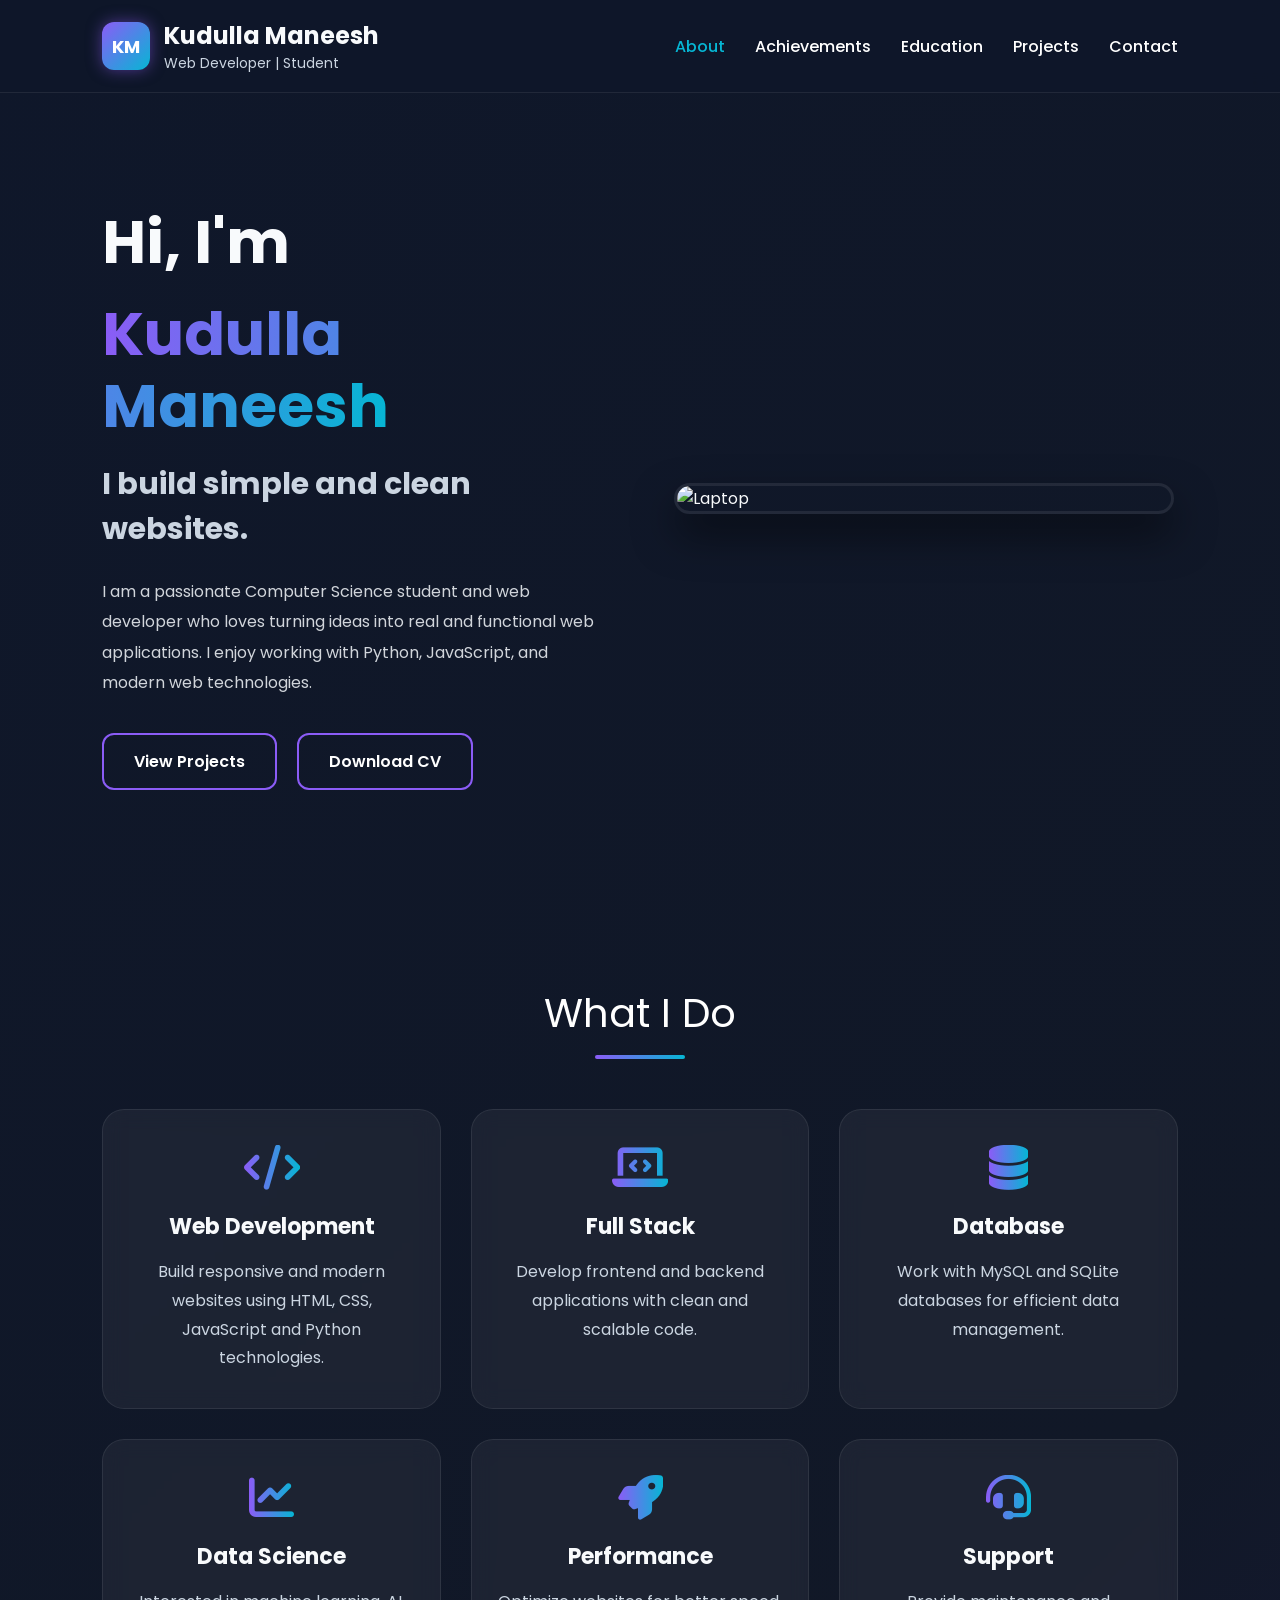
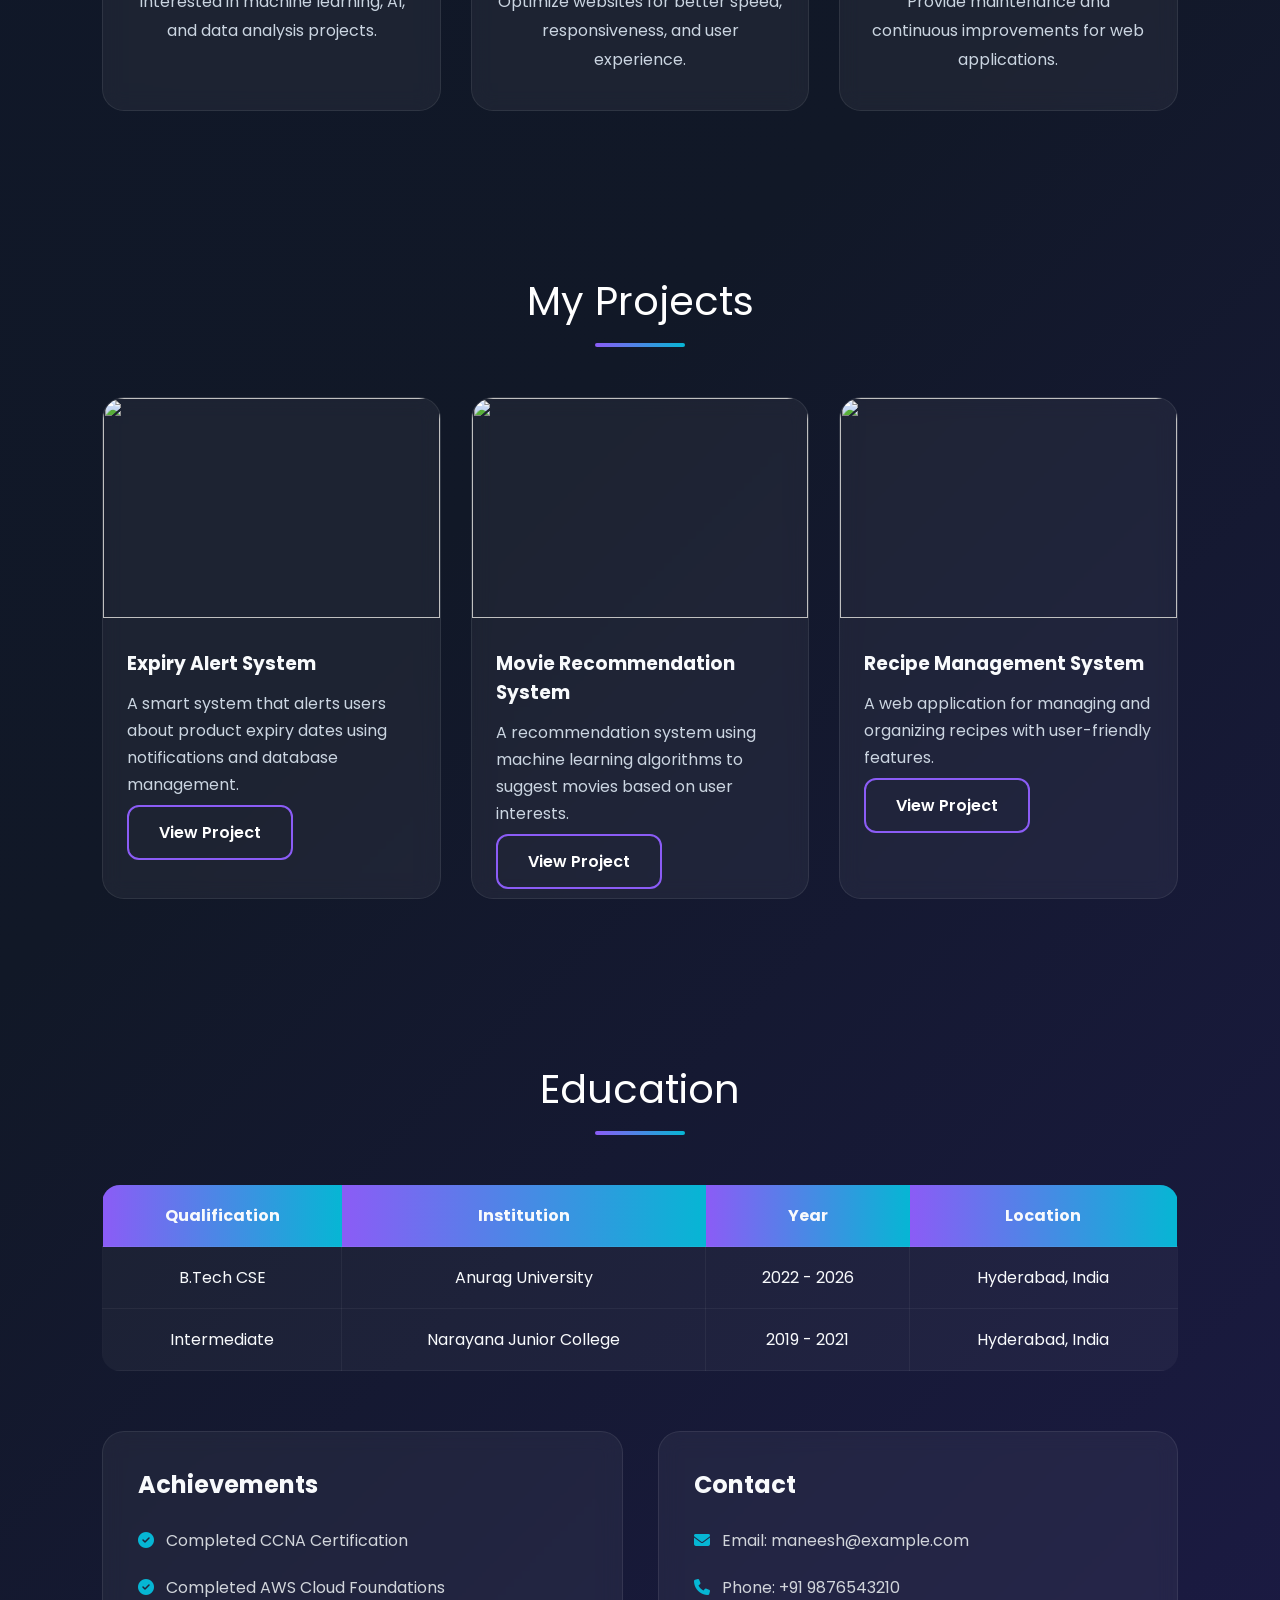
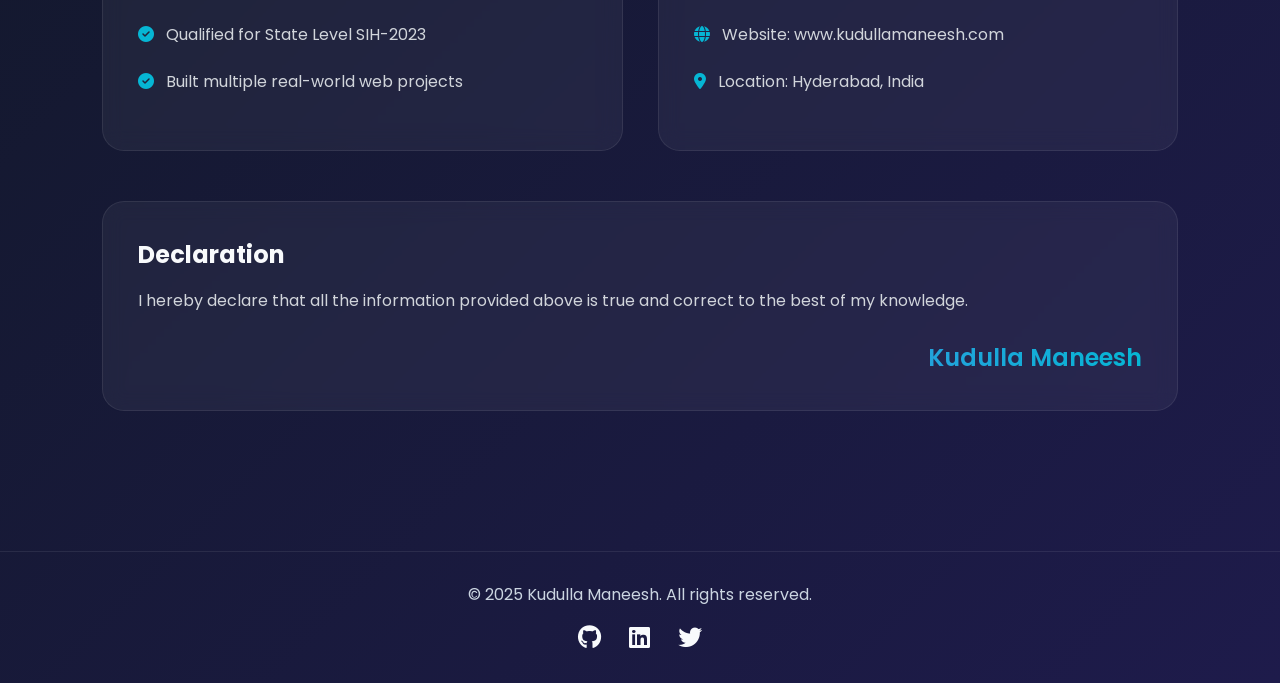
==== portfolio.html @ 56015a39 "Initial Commit" ====
<!DOCTYPE html>
<html lang="en">
<head>
  <meta charset="UTF-8" />
  <meta name="viewport" content="width=device-width, initial-scale=1.0"/>
  <title>Kudulla Maneesh | Portfolio</title>

  <!-- FONT AWESOME -->
  <link rel="stylesheet"
    href="https://cdnjs.cloudflare.com/ajax/libs/font-awesome/6.5.1/css/all.min.css"/>

  <style>
    /* ========= GOOGLE FONT ========= */
@import url('https://fonts.googleapis.com/css2?family=Poppins:wght@300;400;500;600;700&display=swap');

*{
    margin:0;
    padding:0;
    box-sizing:border-box;
    font-family:'Poppins',sans-serif;
    scroll-behavior:smooth;
}

body{
    background: linear-gradient(135deg,#0f172a,#111827,#1e1b4b);
    color:#f8fafc;
}

/* ========= GLOBAL ========= */

a{
    text-decoration:none;
    color:white;
}

section{
    padding:80px 8%;
}

.section-title{
    text-align:center;
    font-size:40px;
    margin-bottom:50px;
    color:#ffffff;
}

.underline{
    width:90px;
    height:4px;
    margin:12px auto;
    border-radius:10px;
    background:linear-gradient(to right,#8b5cf6,#06b6d4);
}

/* ========= NAVBAR ========= */

header{
    position:sticky;
    top:0;
    z-index:1000;
    background:rgba(15,23,42,0.9);
    backdrop-filter:blur(10px);
    border-bottom:1px solid rgba(255,255,255,0.08);
}

nav{
    display:flex;
    justify-content:space-between;
    align-items:center;
    padding:18px 8%;
}

.logo{
    display:flex;
    align-items:center;
    gap:14px;
}

.logo-box{
    width:48px;
    height:48px;
    border-radius:12px;
    background:linear-gradient(135deg,#8b5cf6,#06b6d4);
    display:flex;
    align-items:center;
    justify-content:center;
    color:white;
    font-size:18px;
    font-weight:700;
    box-shadow:0 0 15px rgba(139,92,246,0.5);
}

.logo-text h2{
    font-size:24px;
}

.logo-text p{
    color:#cbd5e1;
    font-size:14px;
}

nav ul{
    display:flex;
    list-style:none;
    gap:30px;
}

nav ul li a{
    transition:0.3s;
    font-weight:500;
}

nav ul li a:hover,
nav ul li a.active{
    color:#06b6d4;
}

/* ========= HERO ========= */

.hero{
    display:flex;
    justify-content:space-between;
    align-items:center;
    gap:60px;
    flex-wrap:wrap;
    min-height:90vh;
}

.hero-text{
    flex:1;
    min-width:300px;
}

.hero-text h1{
    font-size:60px;
    line-height:1.2;
    margin-bottom:20px;
}

.hero-text span{
    background:linear-gradient(to right,#8b5cf6,#06b6d4);
    -webkit-background-clip:text;
    -webkit-text-fill-color:transparent;
}

.hero-text h3{
    font-size:30px;
    color:#cbd5e1;
    margin-bottom:25px;
}

.hero-text p{
    color:#d1d5db;
    line-height:1.9;
    max-width:620px;
    margin-bottom:35px;
}

.buttons{
    display:flex;
    gap:20px;
    flex-wrap:wrap;
}

.btn{
    padding:14px 30px;
    border-radius:12px;
    border:2px solid #8b5cf6;
    font-weight:600;
    transition:0.4s;
}

.btn-primary{
    background:linear-gradient(to right,#8b5cf6,#06b6d4);
    border:none;
}

.btn:hover{
    transform:translateY(-4px);
    box-shadow:0 10px 25px rgba(6,182,212,0.3);
}

.hero-image{
    flex:1;
    display:flex;
    justify-content:center;
}

.hero-image img{
    width:100%;
    max-width:500px;
    border-radius:25px;
    border:3px solid rgba(255,255,255,0.08);
    box-shadow:0 20px 40px rgba(0,0,0,0.5);
}

/* ========= CARDS ========= */

.services,
.projects{
    display:grid;
    grid-template-columns:repeat(auto-fit,minmax(260px,1fr));
    gap:30px;
}

.service-box,
.project-card,
.info-box,
.declaration{
    background:rgba(255,255,255,0.05);
    border:1px solid rgba(255,255,255,0.08);
    backdrop-filter:blur(10px);
    border-radius:22px;
    transition:0.4s;
}

.service-box:hover,
.project-card:hover{
    transform:translateY(-8px);
    border-color:#06b6d4;
    box-shadow:0 15px 30px rgba(6,182,212,0.15);
}

.service-box{
    padding:35px 25px;
    text-align:center;
}

.service-box i{
    font-size:45px;
    margin-bottom:20px;
    background:linear-gradient(to right,#8b5cf6,#06b6d4);
    -webkit-background-clip:text;
    -webkit-text-fill-color:transparent;
}

.service-box h3{
    margin-bottom:15px;
    font-size:22px;
}

.service-box p{
    color:#cbd5e1;
    line-height:1.8;
}

/* ========= PROJECTS ========= */

.project-card{
    overflow:hidden;
}

.project-card img{
    width:100%;
    height:220px;
    object-fit:cover;
}

.project-content{
    padding:24px;
}

.project-content h3{
    margin-bottom:12px;
}

.project-content p{
    color:#cbd5e1;
    line-height:1.7;
    margin-bottom:22px;
}

/* ========= TABLE ========= */

table{
    width:100%;
    border-collapse:collapse;
    overflow:hidden;
    border-radius:18px;
}

table th{
    background:linear-gradient(to right,#8b5cf6,#06b6d4);
    padding:18px;
}

table td{
    background:rgba(255,255,255,0.04);
    padding:18px;
    text-align:center;
    border:1px solid rgba(255,255,255,0.05);
}

/* ========= INFO SECTION ========= */

.info-section{
    display:grid;
    grid-template-columns:repeat(auto-fit,minmax(320px,1fr));
    gap:35px;
    margin-top:60px;
}

.info-box{
    padding:35px;
}

.info-box h2{
    margin-bottom:25px;
}

.info-box ul{
    list-style:none;
}

.info-box ul li{
    margin-bottom:18px;
    color:#d1d5db;
    line-height:1.8;
}

.info-box i{
    color:#06b6d4;
    margin-right:12px;
}

/* ========= DECLARATION ========= */

.declaration{
    margin-top:50px;
    padding:35px;
}

.declaration p{
    color:#d1d5db;
    line-height:1.8;
    margin-top:15px;
}

.signature{
    text-align:right;
    margin-top:25px;
    font-size:24px;
    font-weight:600;
    background:linear-gradient(to right,#8b5cf6,#06b6d4);
    -webkit-background-clip:text;
    -webkit-text-fill-color:transparent;
}

/* ========= FOOTER ========= */

footer{
    text-align:center;
    padding:30px;
    border-top:1px solid rgba(255,255,255,0.08);
    margin-top:60px;
}

footer p{
    color:#cbd5e1;
}

.socials{
    margin-top:18px;
}

.socials i{
    font-size:24px;
    margin:0 12px;
    transition:0.3s;
    cursor:pointer;
}

.socials i:hover{
    color:#06b6d4;
    transform:translateY(-3px);
}

/* ========= RESPONSIVE ========= */

@media(max-width:900px){

    nav{
        flex-direction:column;
        gap:20px;
    }

    nav ul{
        flex-wrap:wrap;
        justify-content:center;
    }

    .hero{
        text-align:center;
    }

    .hero-text h1{
        font-size:42px;
    }

    .hero-text h3{
        font-size:24px;
    }

    .buttons{
        justify-content:center;
    }
}
  </style>
</head>

<body>

  <!-- HEADER -->

  <header>
    <nav>

      <div class="logo">
        <div class="logo-box">KM</div>

        <div class="logo-text">
          <h2>Kudulla Maneesh</h2>
          <p>Web Developer | Student</p>
        </div>
      </div>

      <ul>
        <li><a href="#about" class="active">About</a></li>
        <li><a href="#services">Achievements</a></li>
        <li><a href="#education">Education</a></li>
        <li><a href="#projects">Projects</a></li>
        <li><a href="#contact">Contact</a></li>
      </ul>

    </nav>
  </header>

  <!-- HERO -->

  <section class="hero" id="about">

    <div class="hero-text">
      <h1>Hi, I'm <h1><span>Kudulla Maneesh</span></h1></h1>

      <h3>I build simple and clean websites.</h3>

      <p>
        I am a passionate Computer Science student and web developer
        who loves turning ideas into real and functional web applications.
        I enjoy working with Python, JavaScript, and modern web technologies.
      </p>

      <div class="buttons">
        <a href="#projects" class="btn btn-green">View Projects</a>
        <a href="#" class="btn">Download CV</a>
      </div>
    </div>

    <div class="hero-image">
      <img src="https://images.unsplash.com/photo-1515879218367-8466d910aaa4?q=80&w=1200&auto=format&fit=crop" alt="Laptop">
    </div>

  </section>

  <!-- WHAT I DO -->

  <section id="services">

    <div class="section-title">
      What I Do
      <div class="underline"></div>
    </div>

    <div class="services">

      <div class="service-box">
        <i class="fa-solid fa-code"></i>
        <h3>Web Development</h3>
        <p>
          Build responsive and modern websites using HTML, CSS,
          JavaScript and Python technologies.
        </p>
      </div>

      <div class="service-box">
        <i class="fa-solid fa-laptop-code"></i>
        <h3>Full Stack</h3>
        <p>
          Develop frontend and backend applications with clean
          and scalable code.
        </p>
      </div>

      <div class="service-box">
        <i class="fa-solid fa-database"></i>
        <h3>Database</h3>
        <p>
          Work with MySQL and SQLite databases for efficient
          data management.
        </p>
      </div>

      <div class="service-box">
        <i class="fa-solid fa-chart-line"></i>
        <h3>Data Science</h3>
        <p>
          Interested in machine learning, AI, and data analysis
          projects.
        </p>
      </div>

      <div class="service-box">
        <i class="fa-solid fa-rocket"></i>
        <h3>Performance</h3>
        <p>
          Optimize websites for better speed, responsiveness,
          and user experience.
        </p>
      </div>

      <div class="service-box">
        <i class="fa-solid fa-headset"></i>
        <h3>Support</h3>
        <p>
          Provide maintenance and continuous improvements
          for web applications.
        </p>
      </div>

    </div>

  </section>

  <!-- PROJECTS -->

  <section id="projects">

    <div class="section-title">
      My Projects
      <div class="underline"></div>
    </div>

    <div class="projects">

      <div class="project-card">
        <img src="https://images.unsplash.com/photo-1461749280684-dccba630e2f6?q=80&w=1200&auto=format&fit=crop" alt="">

        <div class="project-content">
          <h3>Expiry Alert System</h3>
          <p>
            A smart system that alerts users about product expiry dates
            using notifications and database management.
          </p>

          <a href="#" class="btn">View Project</a>
        </div>
      </div>

      <div class="project-card">
        <img src="https://images.unsplash.com/photo-1555949963-aa79dcee981c?q=80&w=1200&auto=format&fit=crop" alt="">

        <div class="project-content">
          <h3>Movie Recommendation System</h3>
          <p>
            A recommendation system using machine learning algorithms
            to suggest movies based on user interests.
          </p>

          <a href="#" class="btn">View Project</a>
        </div>
      </div>

      <div class="project-card">
        <img src="https://images.unsplash.com/photo-1516321318423-f06f85e504b3?q=80&w=1200&auto=format&fit=crop" alt="">

        <div class="project-content">
          <h3>Recipe Management System</h3>
          <p>
            A web application for managing and organizing recipes
            with user-friendly features.
          </p>

          <a href="#" class="btn">View Project</a>
        </div>
      </div>

    </div>

  </section>

  <!-- EDUCATION -->

  <section id="education">

    <div class="section-title">
      Education
      <div class="underline"></div>
    </div>

    <table>
      <tr>
        <th>Qualification</th>
        <th>Institution</th>
        <th>Year</th>
        <th>Location</th>
      </tr>

      <tr>
        <td>B.Tech CSE</td>
        <td>Anurag University</td>
        <td>2022 - 2026</td>
        <td>Hyderabad, India</td>
      </tr>

      <tr>
        <td>Intermediate</td>
        <td>Narayana Junior College</td>
        <td>2019 - 2021</td>
        <td>Hyderabad, India</td>
      </tr>

    </table>

    <!-- ACHIEVEMENTS + CONTACT -->

    <div class="info-section">

      <div class="info-box">
        <h2>Achievements</h2>

        <ul>
          <li><i class="fa-solid fa-circle-check"></i>Completed CCNA Certification</li>

          <li><i class="fa-solid fa-circle-check"></i>Completed AWS Cloud Foundations</li>

          <li><i class="fa-solid fa-circle-check"></i>Qualified for State Level SIH-2023</li>

          <li><i class="fa-solid fa-circle-check"></i>Built multiple real-world web projects</li>
        </ul>
      </div>

      <div class="info-box" id="contact">

        <h2>Contact</h2>

        <ul>
          <li><i class="fa-solid fa-envelope"></i>Email: maneesh@example.com</li>

          <li><i class="fa-solid fa-phone"></i>Phone: +91 9876543210</li>

          <li><i class="fa-solid fa-globe"></i>Website: www.kudullamaneesh.com</li>

          <li><i class="fa-solid fa-location-dot"></i>Location: Hyderabad, India</li>
        </ul>

      </div>

    </div>

    <!-- DECLARATION -->

    <div class="declaration">

      <h2>Declaration</h2>

      <p>
        I hereby declare that all the information provided above
        is true and correct to the best of my knowledge.
      </p>

      <div class="signature">
        Kudulla Maneesh
      </div>

    </div>

  </section>

  <!-- FOOTER -->

  <footer>

    <p>© 2025 Kudulla Maneesh. All rights reserved.</p>

    <div class="socials">
      <i class="fa-brands fa-github"></i>
      <i class="fa-brands fa-linkedin"></i>
      <i class="fa-brands fa-twitter"></i>
    </div>

  </footer>

</body>
</html>
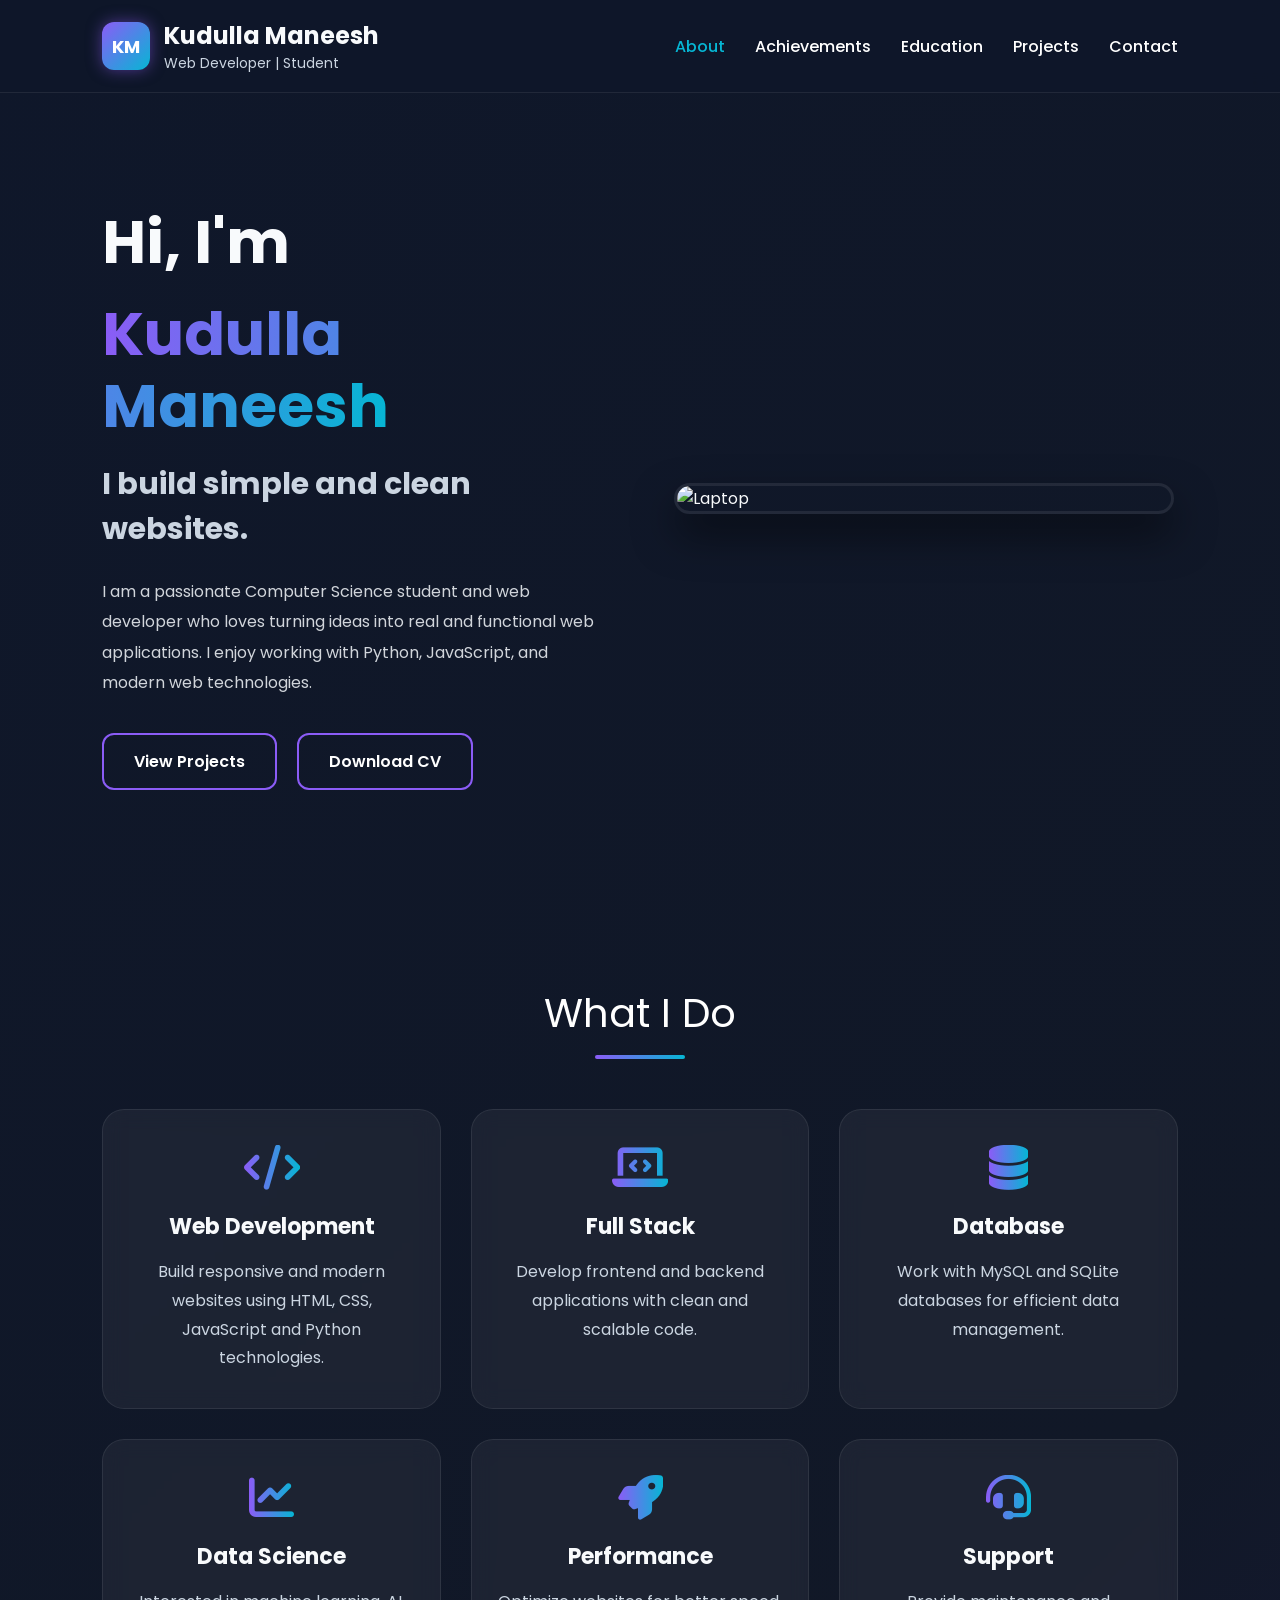
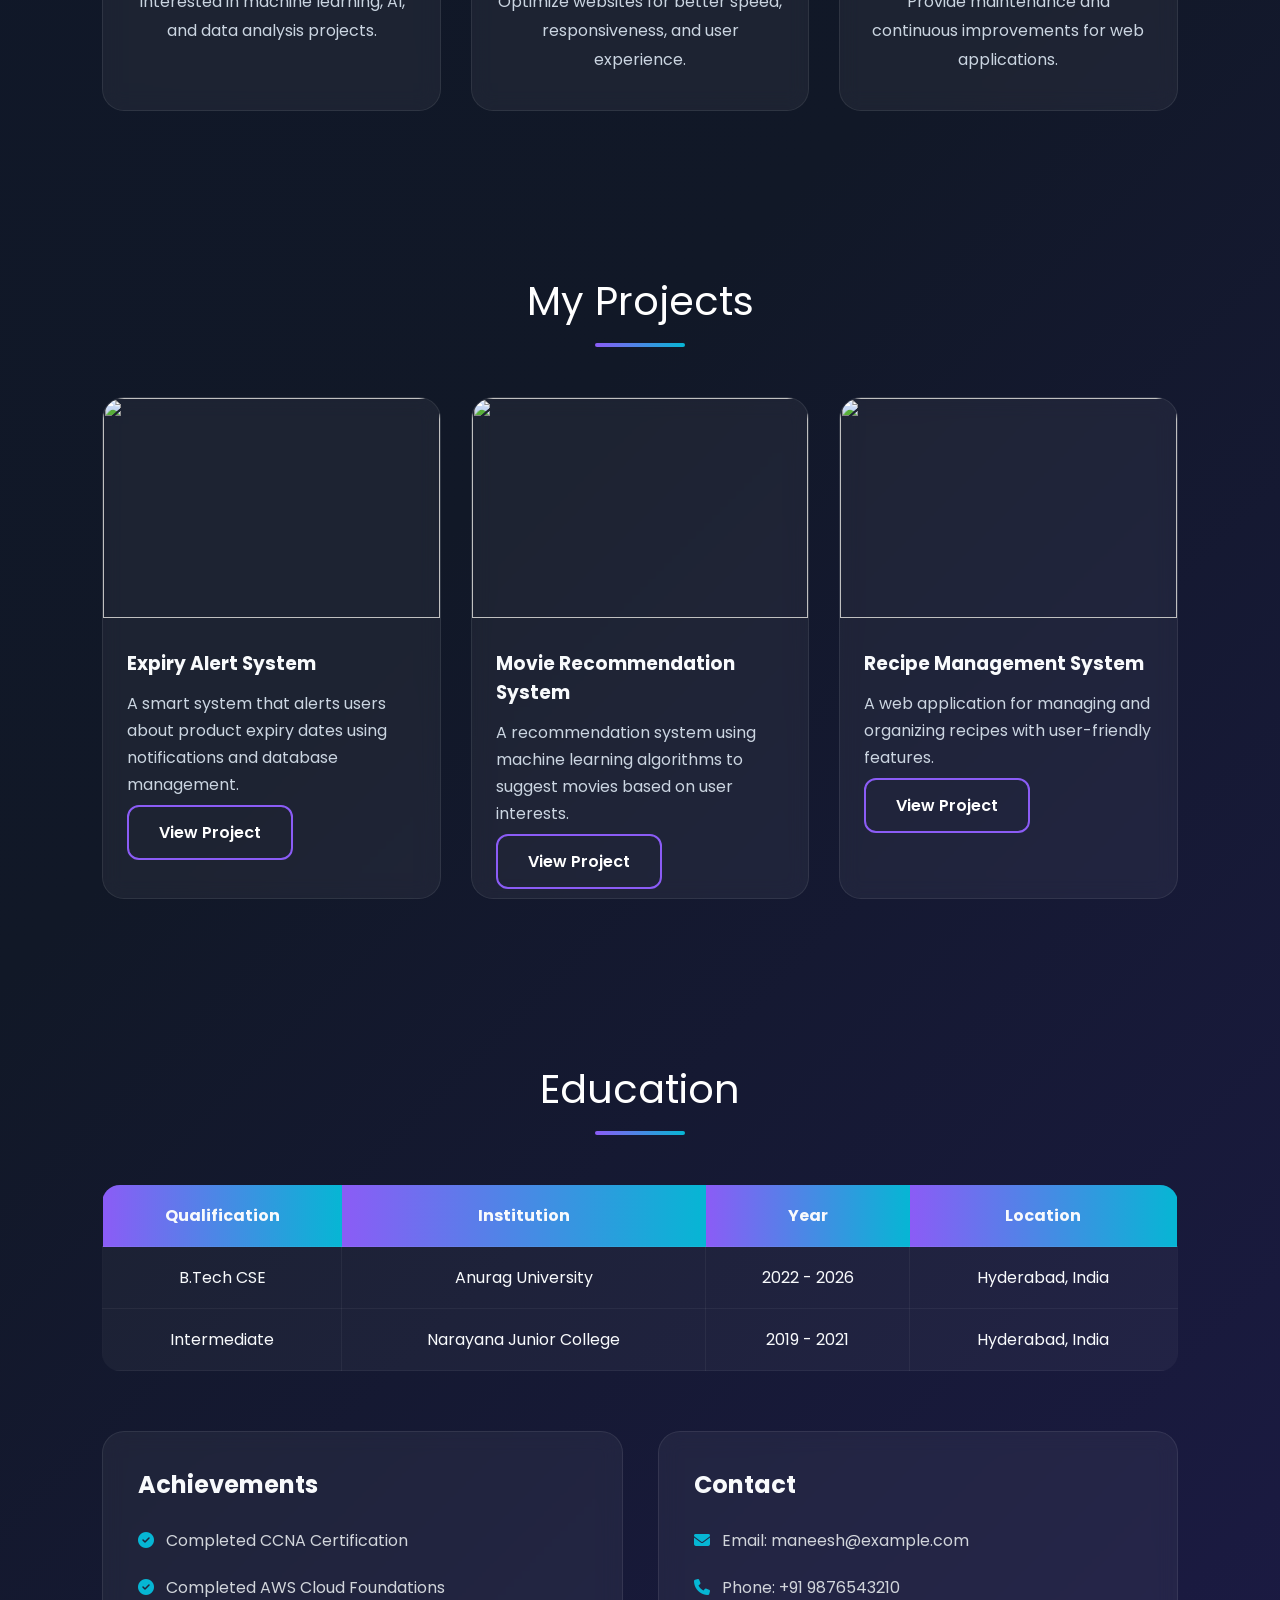
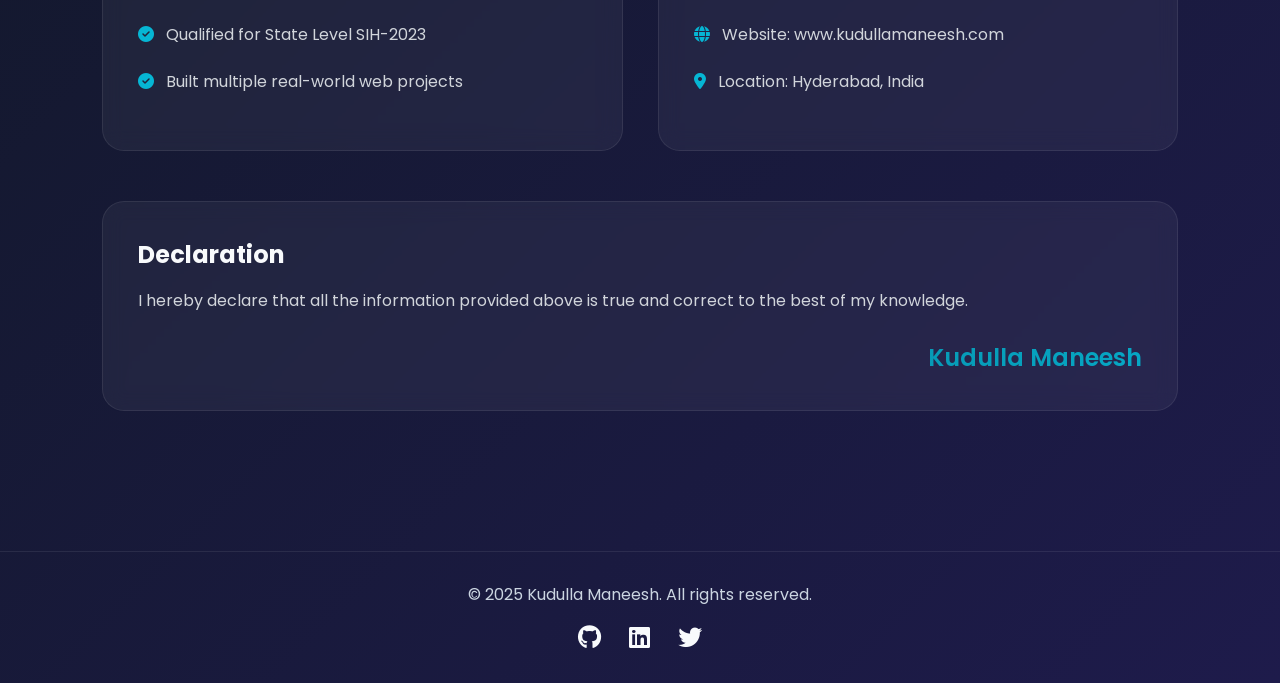
==== commit 96134929: "week 2 commits" ====
--- a/portfolio.html
+++ b/portfolio.html
@@ -341,7 +341,7 @@
     margin-top:25px;
     font-size:24px;
     font-weight:600;
-    background:linear-gradient(to right,#8b5cf6,#06b6d4);
+    background:linear-gradient(to right,#096d84,#06a7c4);
     -webkit-background-clip:text;
     -webkit-text-fill-color:transparent;
 }
@@ -371,7 +371,7 @@
 }
 
 .socials i:hover{
-    color:#06b6d4;
+    color:#11d5f8;
     transform:translateY(-3px);
 }
 
